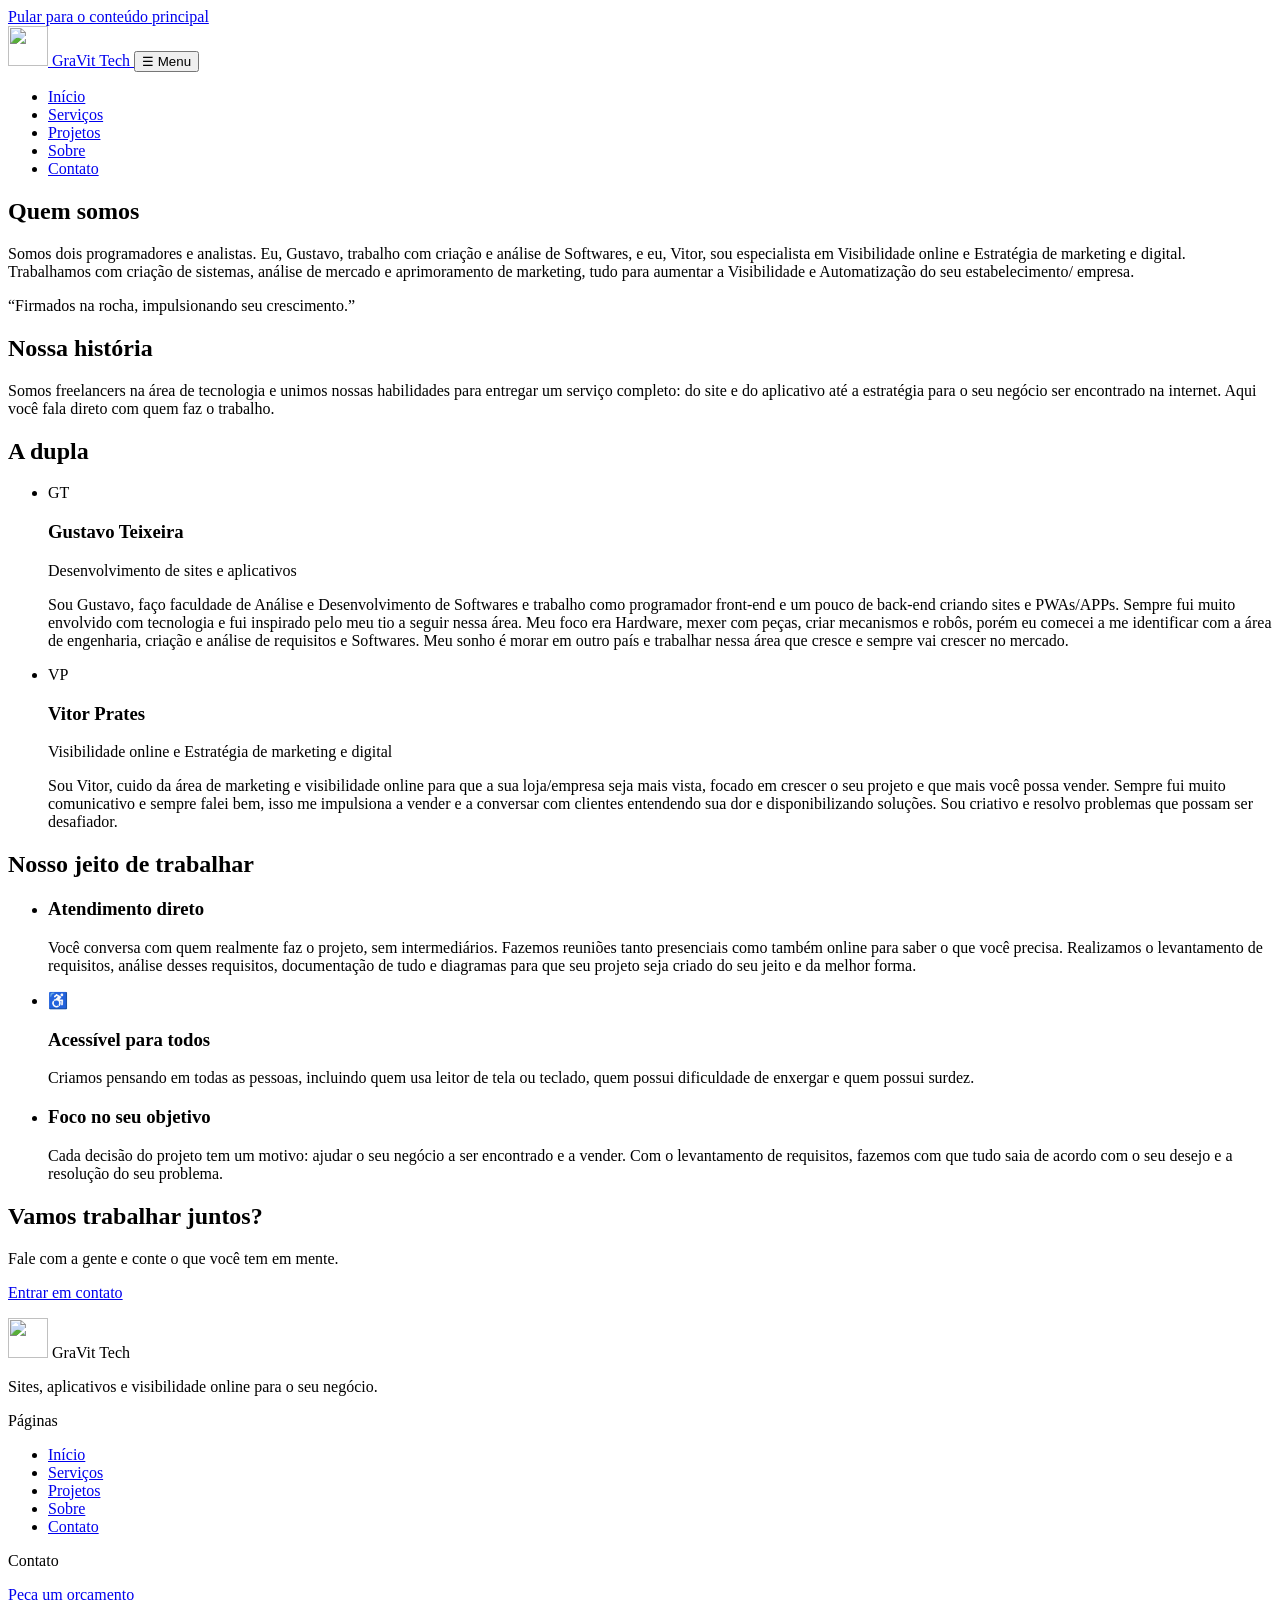
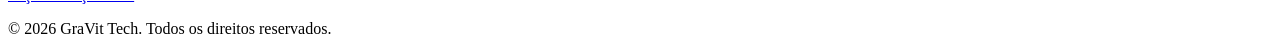
==== sobre.html @ b5c481ac "Add files via upload" ====
<!DOCTYPE html>
<html lang="pt-BR">
<head>
  <meta charset="UTF-8">
  <meta name="viewport" content="width=device-width, initial-scale=1">
  <title>Sobre | GraVit Tech – Quem Somos</title>
  <meta name="description" content="Conheça a dupla por trás da GraVit Tech e veja como trabalhamos.">
  <meta name="theme-color" content="#4338ca">
  <meta property="og:title" content="Sobre | GraVit Tech">
  <meta property="og:description" content="Conheça a dupla de freelancers em TI e o nosso jeito de trabalhar.">
  <meta property="og:type" content="website">
  <link rel="icon" href="img/logo-gravit.svg" type="image/svg+xml">
  <link rel="stylesheet" href="css/style.css">
  <script src="js/main.js" defer></script>
</head>
<body>

  <a class="skip-link" href="#conteudo">Pular para o conteúdo principal</a>

  <header class="site-header">
    <div class="container header-inner">
      <a class="logo" href="index.html">
        <img class="logo-img" src="img/logo-gravit.svg" alt="" width="40" height="40">
        GraVit Tech
      </a>

      <button class="menu-toggle" type="button" aria-expanded="false" aria-controls="menu-principal">
        <span aria-hidden="true">☰</span> Menu
      </button>

      <nav aria-label="Principal">
        <ul id="menu-principal" class="menu" role="list">
          <li><a href="index.html">Início</a></li>
          <li><a href="servicos.html">Serviços</a></li>
          <li><a href="projetos.html">Projetos</a></li>
          <li><a href="sobre.html" aria-current="page">Sobre</a></li>
          <li><a href="contato.html">Contato</a></li>
        </ul>
      </nav>
    </div>
  </header>

  <main id="conteudo" tabindex="-1">

    <section class="topo-pagina" aria-labelledby="titulo-pagina">
      <div class="container">
        <h1 id="titulo-pagina">Quem somos</h1>
        <p class="lead">Somos dois programadores e analistas. Eu, Gustavo, trabalho com criação e análise
          de Softwares, e eu, Vitor, sou especialista em Visibilidade online e Estratégia de marketing e digital. 
          Trabalhamos com criação
        de sistemas, análise de mercado e aprimoramento de marketing, tudo para aumentar a Visibilidade
      e Automatização do seu estabelecimento/ empresa.</p>
        <p class="slogan">“Firmados na rocha, impulsionando seu crescimento.”</p>
      </div>
    </section>

    <section class="secao" aria-labelledby="titulo-historia">
      <div class="container">
        <div class="cabecalho-secao">
          <h2 id="titulo-historia">Nossa história</h2>
          <p>
            Somos freelancers na área de tecnologia e unimos nossas habilidades para
            entregar um serviço completo: do site e do aplicativo até a estratégia
            para o seu negócio ser encontrado na internet. Aqui você fala direto com
            quem faz o trabalho.
          </p>
        </div>
      </div>
    </section>

    <section class="secao secao-alt" aria-labelledby="titulo-equipe">
      <div class="container">
        <div class="cabecalho-secao">
          <h2 id="titulo-equipe">A dupla</h2>
        </div>

        <ul class="grade" role="list">
          <li class="card pessoa">
            <div class="avatar" aria-hidden="true">GT</div>
            <h3>Gustavo Teixeira</h3>
            <p class="funcao">Desenvolvimento de sites e aplicativos</p>
            <p>Sou Gustavo, faço faculdade de Análise e Desenvolvimento de Softwares e trabalho como programador
              front-end e um pouco de back-end criando sites e PWAs/APPs. Sempre fui muito envolvido com tecnologia
              e fui inspirado pelo meu tio a seguir nessa área. Meu foco era Hardware, mexer com peças, criar
              mecanismos e robôs, porém eu comecei a me identificar com a área de engenharia, criação e análise
              de requisitos e Softwares. Meu sonho é morar em outro país e trabalhar nessa área que cresce e sempre 
              vai crescer no mercado.
            </p>
          </li>
          <li class="card pessoa">
            <div class="avatar" aria-hidden="true">VP</div>
            <h3>Vitor Prates</h3>
            <p class="funcao">Visibilidade online e Estratégia de marketing e digital</p>
            <p>Sou Vitor, cuido da área de marketing e visibilidade online para que a sua loja/empresa 
              seja mais vista, focado em crescer o seu projeto e que mais você possa vender. Sempre fui muito
              comunicativo e sempre falei bem, isso me impulsiona a vender e a conversar com clientes entendendo
              sua dor e disponibilizando soluções. Sou criativo e resolvo problemas que possam ser desafiador.
            </p>
          </li>
        </ul>
      </div>
    </section>

    <section class="secao" aria-labelledby="titulo-valores">
      <div class="container">
        <div class="cabecalho-secao">
          <h2 id="titulo-valores">Nosso jeito de trabalhar</h2>
        </div>

        <ul class="grade" role="list">
          <li class="card">
            <h3>Atendimento direto</h3>
            <p>Você conversa com quem realmente faz o projeto, sem intermediários. Fazemos reuniões tanto presenciais 
              como também online para saber o que você precisa. Realizamos o levantamento de requisitos, análise 
              desses requisitos, documentação de tudo e diagramas para que seu projeto seja criado do seu jeito 
              e da melhor forma.
            </p>
          </li>
          <li class="card">
            <span class="icone" aria-hidden="true">♿</span>
            <h3>Acessível para todos</h3>
            <p>Criamos pensando em todas as pessoas, incluindo quem usa leitor de tela ou teclado, quem possui dificuldade
              de enxergar e quem possui surdez.</p>
          </li>
          <li class="card">
            <h3>Foco no seu objetivo</h3>
            <p>Cada decisão do projeto tem um motivo: ajudar o seu negócio a ser encontrado e a vender. Com o levantamento 
              de requisitos, fazemos com que tudo saia de acordo com o seu desejo e a resolução do seu problema.
            </p>
          </li>
        </ul>
      </div>
    </section>

    <section class="secao" aria-labelledby="titulo-cta">
      <div class="container">
        <div class="cta">
          <h2 id="titulo-cta">Vamos trabalhar juntos?</h2>
          <p>Fale com a gente e conte o que você tem em mente.</p>
          <a class="btn" href="contato.html">Entrar em contato</a>
        </div>
      </div>
    </section>

  </main>

  <footer class="site-footer">
    <div class="container rodape-grade">
      <div>
        <p class="rodape-titulo rodape-marca"><img class="logo-img" src="img/logo-gravit.svg" alt="" width="40" height="40"> GraVit Tech</p>
        <p>Sites, aplicativos e visibilidade online para o seu negócio.</p>
      </div>
      <nav aria-label="Rodapé">
        <p class="rodape-titulo">Páginas</p>
        <ul class="rodape-links" role="list">
          <li><a href="index.html">Início</a></li>
          <li><a href="servicos.html">Serviços</a></li>
          <li><a href="projetos.html">Projetos</a></li>
          <li><a href="sobre.html">Sobre</a></li>
          <li><a href="contato.html">Contato</a></li>
        </ul>
      </nav>
      <div>
        <p class="rodape-titulo">Contato</p>
        <p><a href="contato.html">Peça um orçamento</a></p>
      </div>
    </div>
    <p class="container direitos">© 2026 GraVit Tech. Todos os direitos reservados.</p>
  </footer>

</body>
</html>
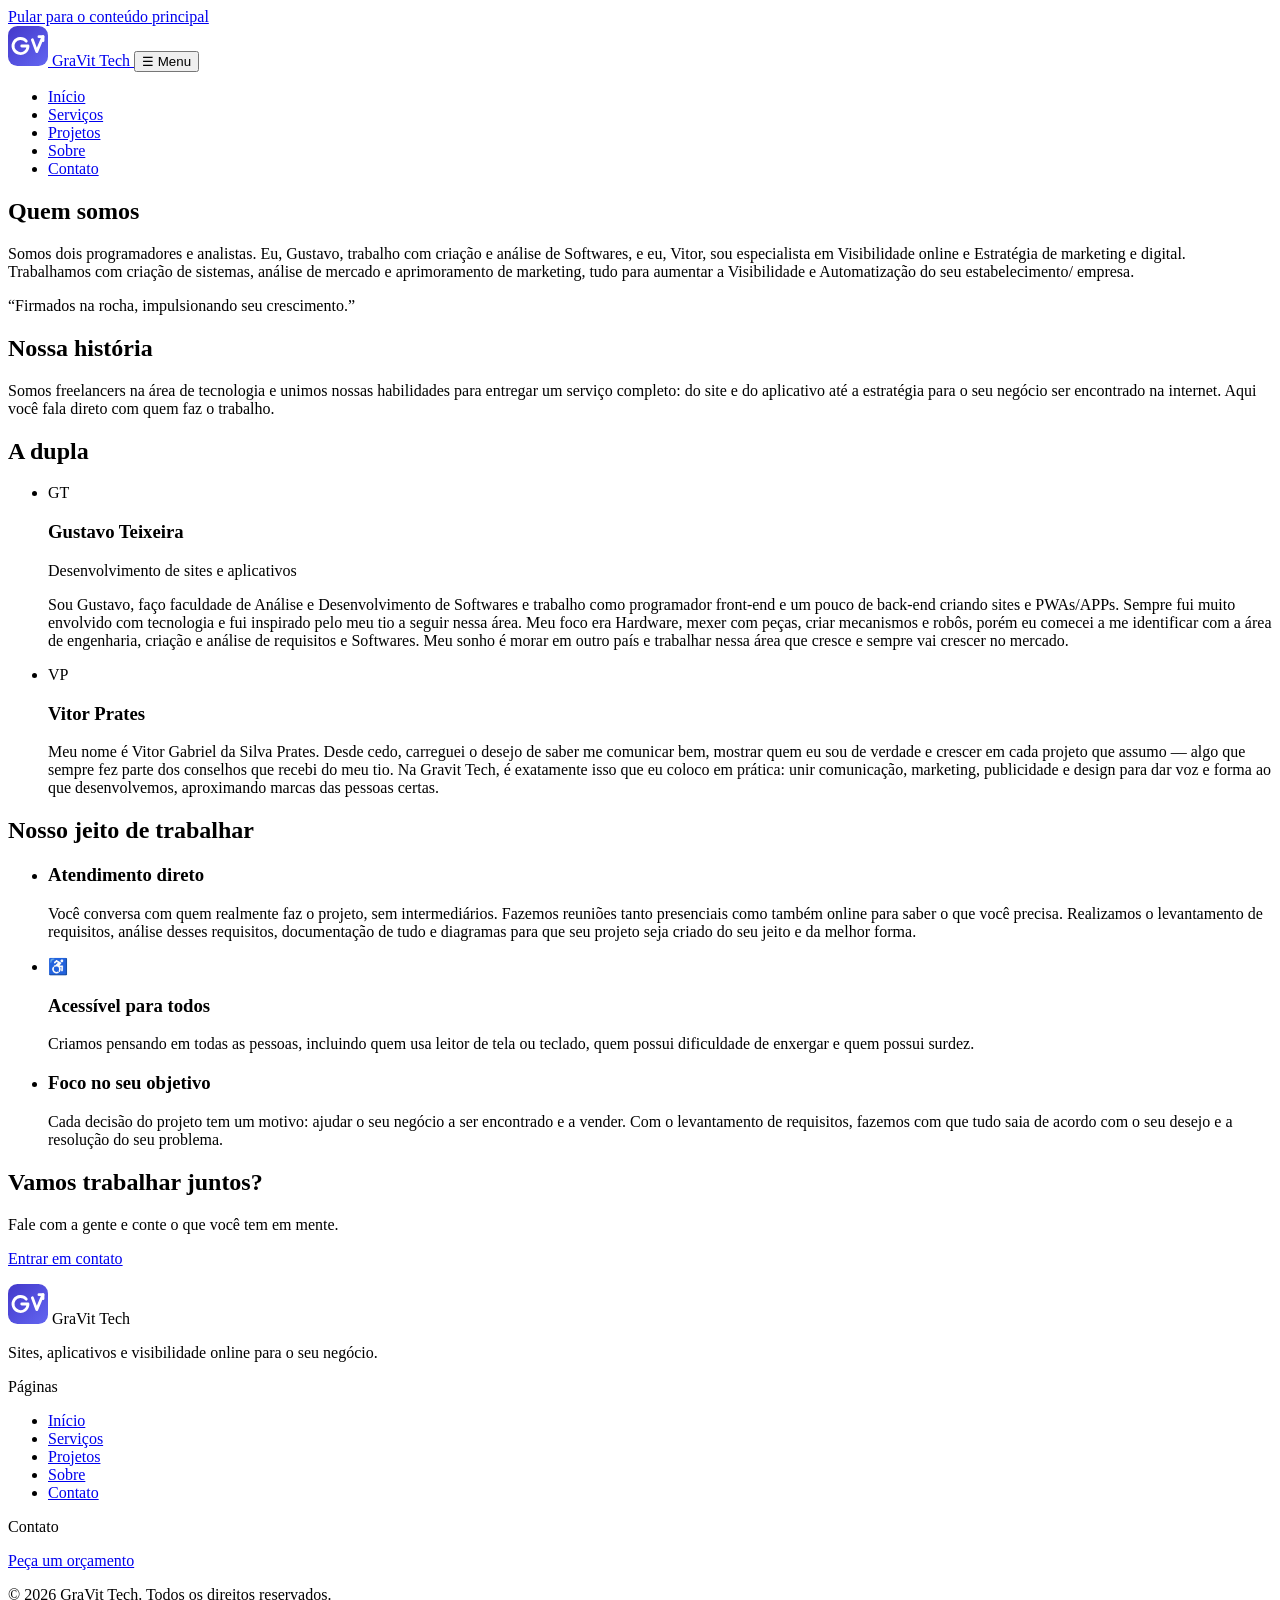
==== commit 535b2e49: "Update sobre.html" ====
--- a/sobre.html
+++ b/sobre.html
@@ -90,11 +90,10 @@
           <li class="card pessoa">
             <div class="avatar" aria-hidden="true">VP</div>
             <h3>Vitor Prates</h3>
-            <p class="funcao">Visibilidade online e Estratégia de marketing e digital</p>
-            <p>Sou Vitor, cuido da área de marketing e visibilidade online para que a sua loja/empresa 
-              seja mais vista, focado em crescer o seu projeto e que mais você possa vender. Sempre fui muito
-              comunicativo e sempre falei bem, isso me impulsiona a vender e a conversar com clientes entendendo
-              sua dor e disponibilizando soluções. Sou criativo e resolvo problemas que possam ser desafiador.
+            <p class="funcao">Meu nome é Vitor Gabriel da Silva Prates. Desde cedo, carreguei o desejo de saber me comunicar bem, 
+              mostrar quem eu sou de verdade e crescer em cada projeto que assumo — algo que sempre fez parte dos
+              conselhos que recebi do meu tio. Na Gravit Tech, é exatamente isso que eu coloco em prática: unir comunicação,
+              marketing, publicidade e design para dar voz e forma ao que desenvolvemos, aproximando marcas das pessoas certas.
             </p>
           </li>
         </ul>
@@ -169,4 +168,4 @@
   </footer>
 
 </body>
-</html>+</html>
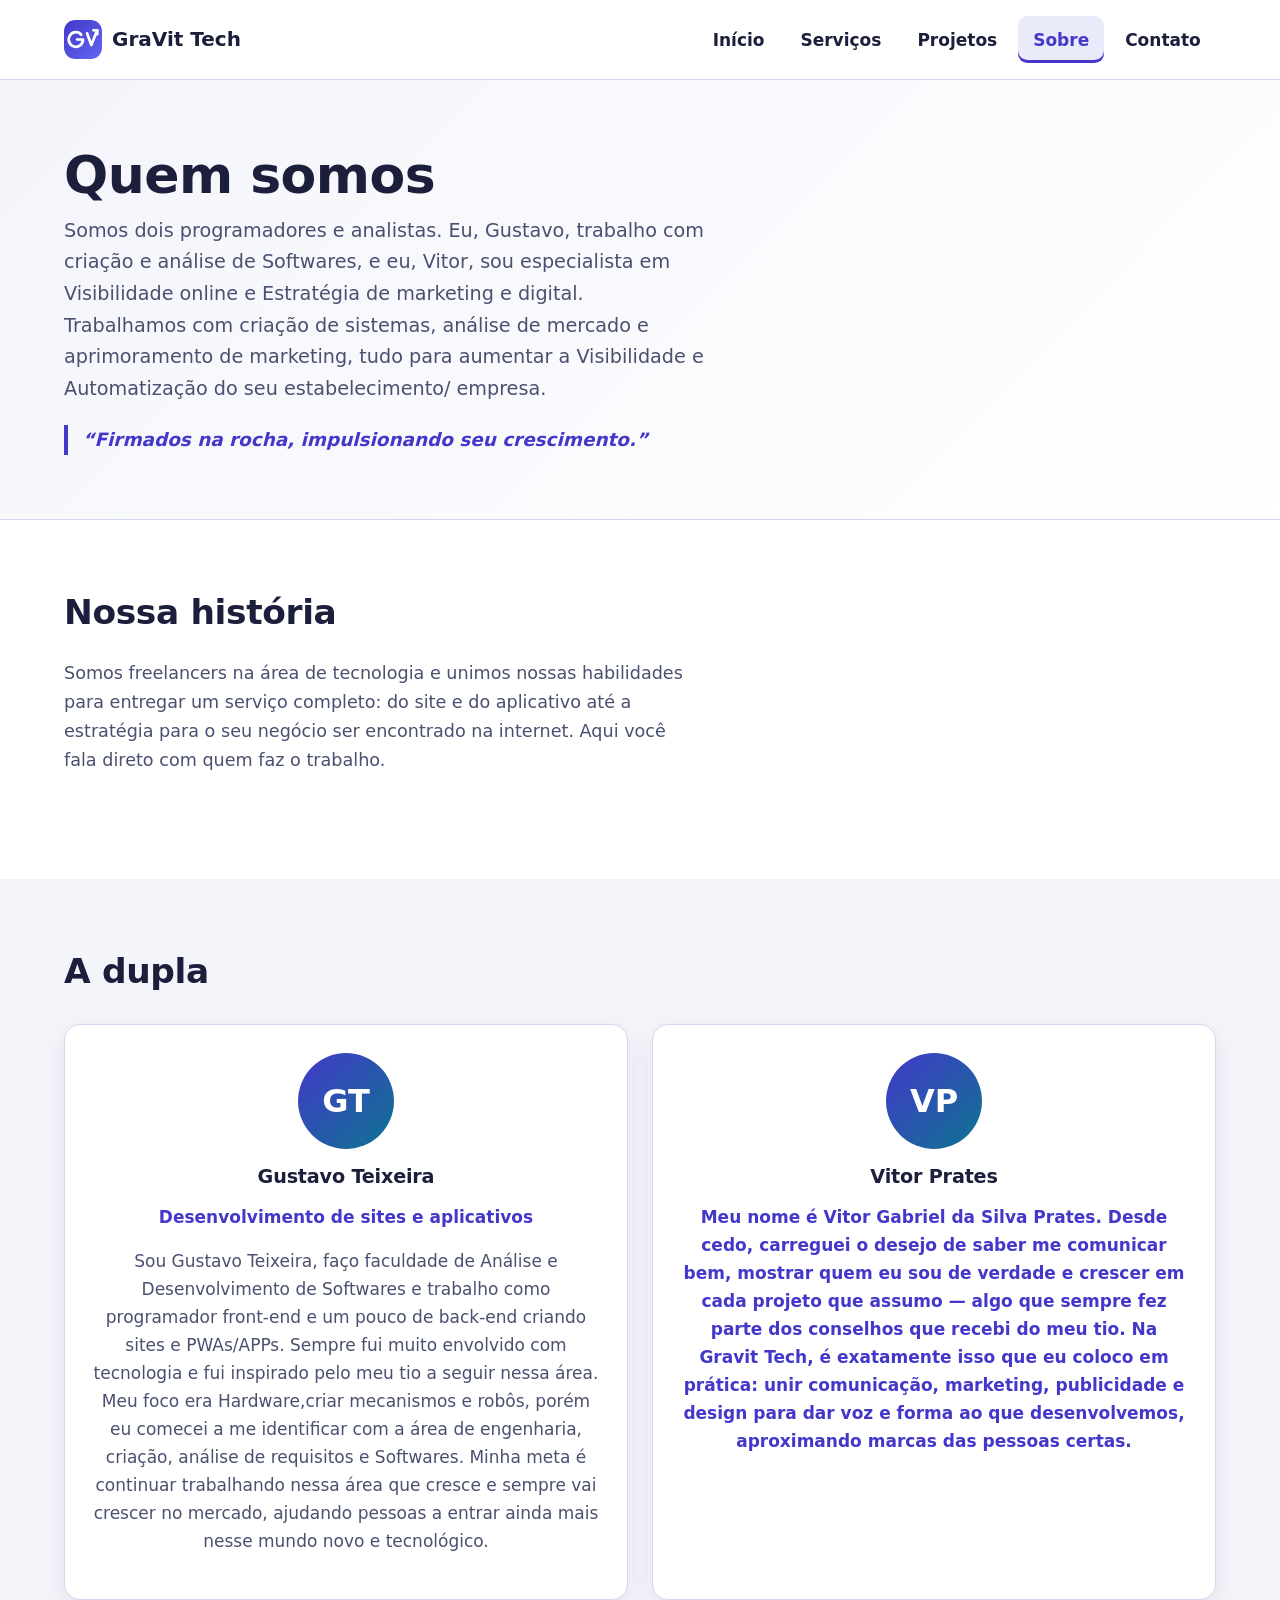
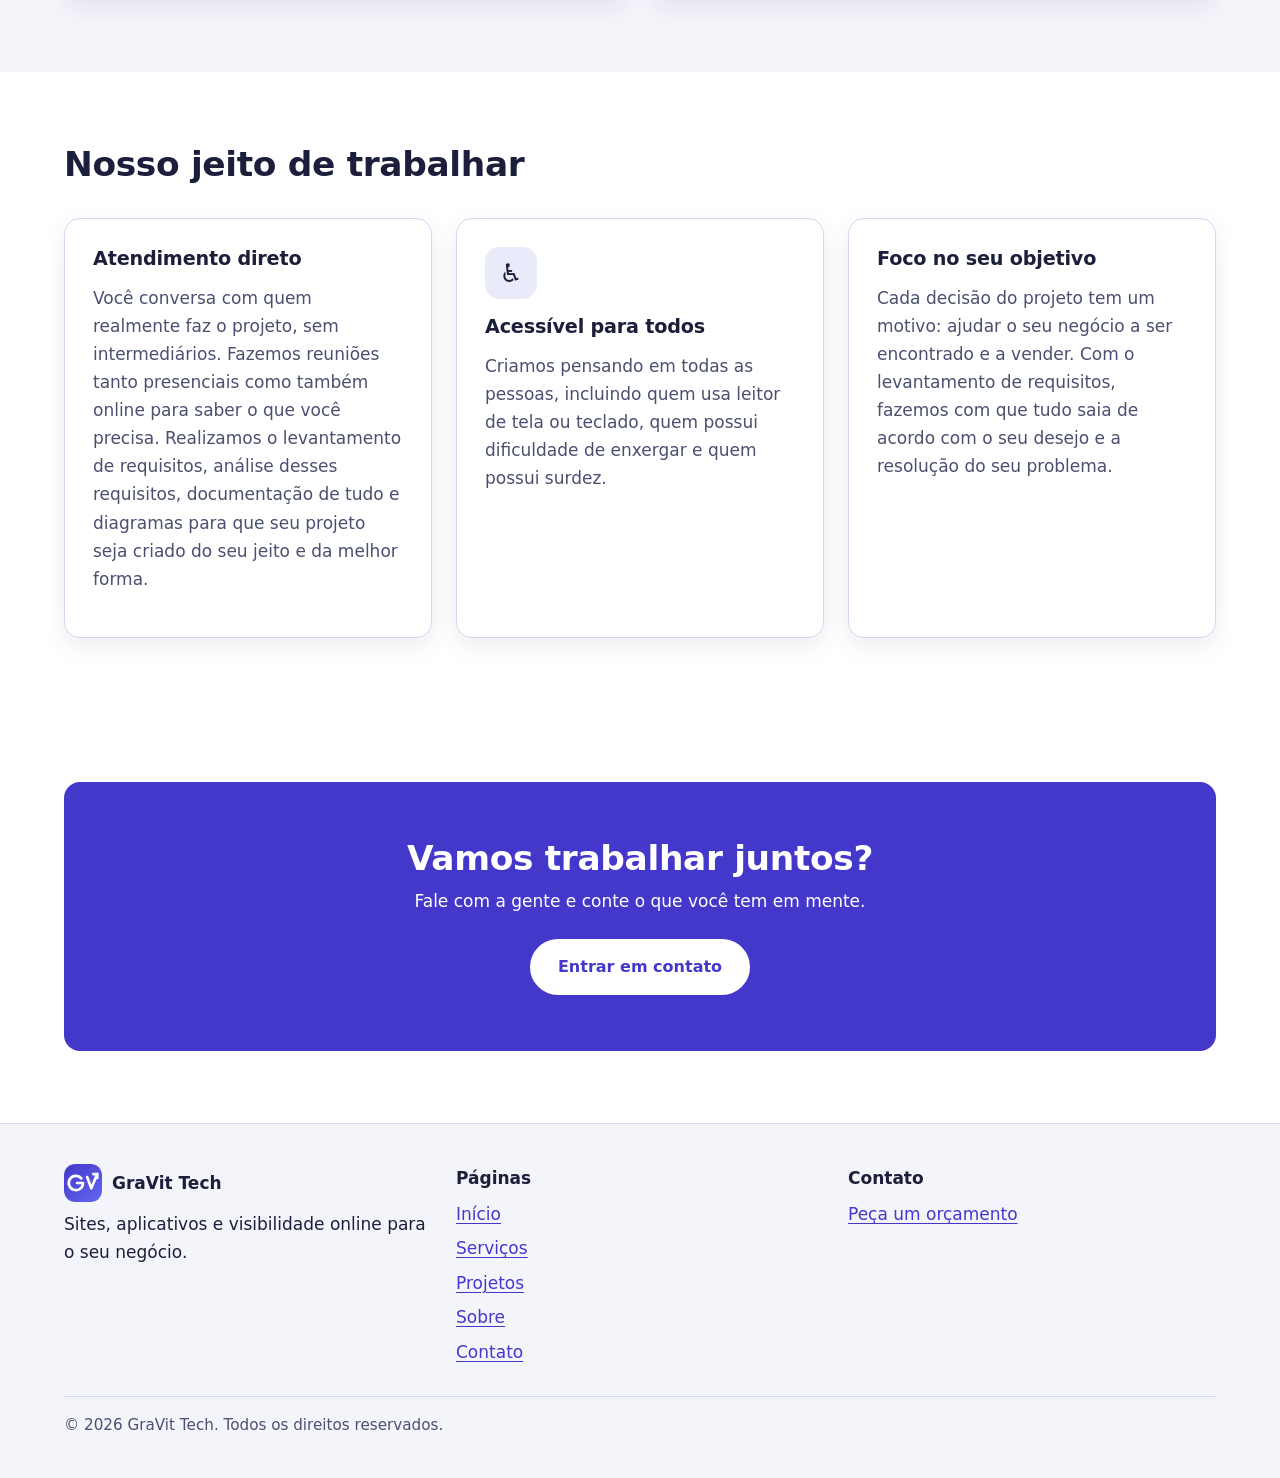
==== commit 86a024cb: "Update sobre.html Updated personal description for Gustavo Teixeira." ====
--- a/sobre.html
+++ b/sobre.html
@@ -79,12 +79,12 @@
             <div class="avatar" aria-hidden="true">GT</div>
             <h3>Gustavo Teixeira</h3>
             <p class="funcao">Desenvolvimento de sites e aplicativos</p>
-            <p>Sou Gustavo, faço faculdade de Análise e Desenvolvimento de Softwares e trabalho como programador
+            <p>Sou Gustavo Teixeira, faço faculdade de Análise e Desenvolvimento de Softwares e trabalho como programador
               front-end e um pouco de back-end criando sites e PWAs/APPs. Sempre fui muito envolvido com tecnologia
-              e fui inspirado pelo meu tio a seguir nessa área. Meu foco era Hardware, mexer com peças, criar
-              mecanismos e robôs, porém eu comecei a me identificar com a área de engenharia, criação e análise
-              de requisitos e Softwares. Meu sonho é morar em outro país e trabalhar nessa área que cresce e sempre 
-              vai crescer no mercado.
+              e fui inspirado pelo meu tio a seguir nessa área. Meu foco era Hardware,criar mecanismos e robôs, 
+              porém eu comecei a me identificar com a área de engenharia, criação, análise
+              de requisitos e Softwares. Minha meta é continuar trabalhando nessa área que cresce e sempre 
+              vai crescer no mercado, ajudando pessoas a entrar ainda mais nesse mundo novo e tecnológico.
             </p>
           </li>
           <li class="card pessoa">
--- a/css/style.css
+++ b/css/style.css
@@ -0,0 +1,1157 @@
+/* ==========================================================
+   STYLE.CSS – Portfólio da dupla
+   ========================================================== */
+
+/* ---------- Cores e medidas (modo claro) ---------- */
+:root {
+  --bg: #ffffff;
+  --surface: #f4f5fb;
+  --surface-2: #e9ebfa;
+  --text: #1b1f3b;
+  --muted: #4a5070;
+  --border: #d3d7ef;
+  --link: #4338ca;
+  --link-hover: #312e81;
+  --btn-bg: #4338ca;
+  --btn-bg-hover: #312e81;
+  --btn-text: #ffffff;
+  --erro: #b3261e;
+  --ok: #146c43;
+  --raio: 1rem;
+  --sombra: 0 8px 24px rgba(27, 31, 59, 0.08);
+  --largura: 72rem;
+}
+
+/* ---------- Modo escuro (automático, conforme o aparelho) ---------- */
+@media (prefers-color-scheme: dark) {
+  :root {
+    --bg: #0f1226;
+    --surface: #181c38;
+    --surface-2: #222750;
+    --text: #eef0ff;
+    --muted: #b9bedf;
+    --border: #333a6b;
+    --link: #a5b4fc;
+    --link-hover: #c7d2fe;
+    --btn-bg: #a5b4fc;
+    --btn-bg-hover: #c7d2fe;
+    --btn-text: #0f1226;
+    --erro: #ff8a80;
+    --ok: #7ddba0;
+    --sombra: 0 8px 24px rgba(0, 0, 0, 0.4);
+  }
+}
+
+/* ---------- Base ---------- */
+*,
+*::before,
+*::after {
+  box-sizing: border-box;
+}
+
+html {
+  scroll-behavior: smooth;
+}
+
+body {
+  margin: 0;
+  font-family: system-ui, -apple-system, "Segoe UI", Roboto, Helvetica, Arial, sans-serif;
+  font-size: 1.0625rem;
+  line-height: 1.65;
+  color: var(--text);
+  background: var(--bg);
+  -webkit-font-smoothing: antialiased;
+}
+
+img {
+  max-width: 100%;
+  height: auto;
+  display: block;
+}
+
+[hidden] {
+  display: none !important;
+}
+
+h1,
+h2,
+h3 {
+  line-height: 1.2;
+  margin: 0 0 0.75em;
+  letter-spacing: -0.01em;
+}
+
+h1 {
+  font-size: clamp(2rem, 5vw + 0.5rem, 3.25rem);
+  font-weight: 800;
+}
+
+h2 {
+  font-size: clamp(1.5rem, 3vw + 0.5rem, 2.15rem);
+  font-weight: 800;
+}
+
+h3 {
+  font-size: 1.2rem;
+  font-weight: 700;
+}
+
+p {
+  margin: 0 0 1rem;
+}
+
+a {
+  color: var(--link);
+  text-underline-offset: 0.2em;
+}
+
+a:hover {
+  color: var(--link-hover);
+}
+
+/* Foco visível: essencial para quem navega pelo teclado */
+:focus-visible {
+  outline: 3px solid var(--link);
+  outline-offset: 3px;
+}
+
+main:focus {
+  outline: none;
+}
+
+.container {
+  width: min(100% - 2rem, var(--largura));
+  margin-inline: auto;
+}
+
+/* ---------- Utilitários de acessibilidade ---------- */
+.sr-only {
+  position: absolute;
+  width: 1px;
+  height: 1px;
+  padding: 0;
+  margin: -1px;
+  overflow: hidden;
+  clip: rect(0, 0, 0, 0);
+  white-space: nowrap;
+  border: 0;
+}
+
+.skip-link {
+  position: absolute;
+  left: 1rem;
+  top: -5rem;
+  z-index: 100;
+  background: var(--btn-bg);
+  color: var(--btn-text);
+  padding: 0.75rem 1.25rem;
+  border-radius: 0.6rem;
+  font-weight: 700;
+}
+
+.skip-link:focus {
+  top: 1rem;
+  color: var(--btn-text);
+}
+
+/* ---------- Cabeçalho e menu ---------- */
+.site-header {
+  background: var(--bg);
+  border-bottom: 1px solid var(--border);
+}
+
+.header-inner {
+  display: flex;
+  align-items: center;
+  justify-content: space-between;
+  flex-wrap: wrap;
+  gap: 1rem;
+  padding-block: 1rem;
+}
+
+.logo {
+  display: inline-flex;
+  align-items: center;
+  gap: 0.6rem;
+  font-weight: 800;
+  font-size: 1.25rem;
+  color: var(--text);
+  text-decoration: none;
+}
+
+.logo:hover {
+  color: var(--text);
+}
+
+.logo-marca {
+  display: grid;
+  place-items: center;
+  width: 2.4rem;
+  height: 2.4rem;
+  border-radius: 0.7rem;
+  background: var(--btn-bg);
+  color: var(--btn-text);
+  font-size: 0.95rem;
+  font-weight: 800;
+}
+
+.menu {
+  display: flex;
+  flex-wrap: wrap;
+  gap: 0.35rem;
+  list-style: none;
+  margin: 0;
+  padding: 0;
+}
+
+.menu a {
+  display: inline-block;
+  padding: 0.6rem 0.95rem;
+  border-radius: 0.6rem;
+  color: var(--text);
+  font-weight: 600;
+  text-decoration: none;
+}
+
+.menu a:hover {
+  background: var(--surface-2);
+  color: var(--text);
+}
+
+.menu a[aria-current="page"],
+.menu a[aria-current="true"] {
+  background: var(--surface-2);
+  color: var(--link);
+  box-shadow: inset 0 -3px 0 var(--link);
+}
+
+.menu-toggle {
+  display: none;
+  align-items: center;
+  gap: 0.5rem;
+  min-height: 44px;
+  padding: 0.5rem 1rem;
+  font: inherit;
+  font-weight: 700;
+  color: var(--link);
+  background: transparent;
+  border: 2px solid var(--link);
+  border-radius: 0.7rem;
+  cursor: pointer;
+}
+
+/* ---------- Botões ---------- */
+.btn {
+  display: inline-flex;
+  align-items: center;
+  justify-content: center;
+  gap: 0.5rem;
+  min-height: 48px;
+  padding: 0.8rem 1.6rem;
+  border: 2px solid var(--btn-bg);
+  border-radius: 999px;
+  background: var(--btn-bg);
+  color: var(--btn-text);
+  font-size: 1rem;
+  font-weight: 700;
+  text-decoration: none;
+  cursor: pointer;
+  transition: background 0.2s, transform 0.2s;
+}
+
+.btn:hover {
+  background: var(--btn-bg-hover);
+  border-color: var(--btn-bg-hover);
+  color: var(--btn-text);
+  transform: translateY(-2px);
+}
+
+.btn-contorno {
+  background: transparent;
+  color: var(--link);
+  border-color: var(--link);
+}
+
+.btn-contorno:hover {
+  background: var(--surface-2);
+  border-color: var(--link);
+  color: var(--link-hover);
+}
+
+/* ---------- Seções ---------- */
+.secao {
+  padding-block: clamp(2.5rem, 6vw, 4.5rem);
+}
+
+.secao-alt {
+  background: var(--surface);
+}
+
+.cabecalho-secao {
+  max-width: 40rem;
+  margin-bottom: 2rem;
+}
+
+.cabecalho-secao p {
+  color: var(--muted);
+  font-size: 1.1rem;
+}
+
+/* ---------- Hero (início) ---------- */
+.hero {
+  padding-block: clamp(3rem, 8vw, 6rem);
+  background:
+    radial-gradient(60rem 30rem at 85% -10%, var(--surface-2), transparent 60%),
+    radial-gradient(40rem 25rem at -10% 110%, var(--surface), transparent 60%),
+    var(--bg);
+}
+
+.hero h1 {
+  max-width: 46rem;
+}
+
+.destaque {
+  color: var(--link);
+}
+
+.etiqueta {
+  display: inline-block;
+  margin-bottom: 1rem;
+  padding: 0.35rem 0.9rem;
+  border-radius: 999px;
+  background: var(--surface-2);
+  color: var(--link);
+  font-size: 0.9rem;
+  font-weight: 700;
+}
+
+.lead {
+  max-width: 40rem;
+  font-size: 1.2rem;
+  color: var(--muted);
+}
+
+.acoes {
+  display: flex;
+  flex-wrap: wrap;
+  gap: 1rem;
+  margin-top: 1.75rem;
+}
+
+/* ---------- Topo das páginas internas ---------- */
+.topo-pagina {
+  padding-block: clamp(2.5rem, 6vw, 4rem);
+  background: linear-gradient(135deg, var(--surface), var(--bg));
+  border-bottom: 1px solid var(--border);
+}
+
+.topo-pagina h1 {
+  margin-bottom: 0.5rem;
+}
+
+.topo-pagina .lead {
+  margin-bottom: 0;
+}
+
+/* ---------- Cartões ---------- */
+.grade {
+  display: grid;
+  grid-template-columns: repeat(auto-fit, minmax(16rem, 1fr));
+  gap: 1.5rem;
+  list-style: none;
+  margin: 0;
+  padding: 0;
+}
+
+.card {
+  display: flex;
+  flex-direction: column;
+  padding: 1.75rem;
+  background: var(--bg);
+  border: 1px solid var(--border);
+  border-radius: var(--raio);
+  box-shadow: var(--sombra);
+  transition: transform 0.2s;
+}
+
+.card:hover {
+  transform: translateY(-4px);
+}
+
+.card p {
+  color: var(--muted);
+}
+
+.card .saiba-mais {
+  margin-top: auto;
+  font-weight: 700;
+}
+
+.icone {
+  display: grid;
+  place-items: center;
+  width: 3.25rem;
+  height: 3.25rem;
+  margin-bottom: 1rem;
+  border-radius: 0.9rem;
+  background: var(--surface-2);
+  font-size: 1.6rem;
+}
+
+/* ---------- Passos (Como trabalhamos) ---------- */
+.passos {
+  counter-reset: passo;
+  display: grid;
+  grid-template-columns: repeat(auto-fit, minmax(14rem, 1fr));
+  gap: 1.25rem;
+  list-style: none;
+  margin: 0;
+  padding: 0;
+}
+
+.passos li {
+  counter-increment: passo;
+  padding: 1.5rem;
+  background: var(--bg);
+  border: 1px solid var(--border);
+  border-radius: var(--raio);
+}
+
+.passos li::before {
+  content: counter(passo);
+  display: grid;
+  place-items: center;
+  width: 2.5rem;
+  height: 2.5rem;
+  margin-bottom: 0.75rem;
+  border-radius: 50%;
+  background: var(--btn-bg);
+  color: var(--btn-text);
+  font-weight: 800;
+}
+
+.passos p {
+  margin: 0;
+  color: var(--muted);
+}
+
+/* ---------- Faixa de chamada para contato ---------- */
+.cta {
+  padding: clamp(2rem, 5vw, 3.5rem);
+  border-radius: var(--raio);
+  background: var(--btn-bg);
+  color: var(--btn-text);
+  text-align: center;
+}
+
+.cta h2 {
+  margin-bottom: 0.5rem;
+}
+
+.cta p {
+  max-width: 36rem;
+  margin: 0 auto 1.5rem;
+}
+
+.cta .btn {
+  background: var(--btn-text);
+  border-color: var(--btn-text);
+  color: var(--btn-bg);
+}
+
+.cta .btn:hover {
+  background: var(--btn-text);
+  color: var(--btn-bg-hover);
+}
+
+.cta :focus-visible {
+  outline-color: var(--btn-text);
+}
+
+/* ---------- Página de serviços ---------- */
+.servico {
+  display: grid;
+  gap: 2rem;
+  align-items: start;
+}
+
+@media (min-width: 52rem) {
+  .servico {
+    grid-template-columns: 1.1fr 1fr;
+  }
+}
+
+.incluso {
+  padding: 1.5rem;
+  background: var(--bg);
+  border: 1px solid var(--border);
+  border-radius: var(--raio);
+}
+
+.incluso h3 {
+  margin-top: 0;
+}
+
+.lista-check {
+  list-style: none;
+  margin: 0;
+  padding: 0;
+}
+
+.lista-check li {
+  position: relative;
+  margin-bottom: 0.7rem;
+  padding-left: 2rem;
+}
+
+.lista-check li::before {
+  content: "✓";
+  position: absolute;
+  left: 0;
+  top: 0.2rem;
+  display: grid;
+  place-items: center;
+  width: 1.4rem;
+  height: 1.4rem;
+  border-radius: 50%;
+  background: var(--btn-bg);
+  color: var(--btn-text);
+  font-size: 0.8rem;
+  font-weight: 800;
+}
+
+details {
+  margin-bottom: 0.75rem;
+  padding: 0 1.25rem;
+  background: var(--bg);
+  border: 1px solid var(--border);
+  border-radius: 0.8rem;
+}
+
+summary {
+  padding: 1rem 0;
+  font-weight: 700;
+  cursor: pointer;
+}
+
+details[open] summary {
+  margin-bottom: 1rem;
+  border-bottom: 1px solid var(--border);
+}
+
+details p {
+  color: var(--muted);
+}
+
+/* ---------- Página de portfólio ---------- */
+.projeto {
+  padding: 0;
+  overflow: hidden;
+}
+
+.miniatura {
+  display: grid;
+  place-items: center;
+  height: 11rem;
+  font-size: 3.5rem;
+}
+
+.tema-1 { background: linear-gradient(135deg, #4338ca, #0ea5e9); }
+.tema-2 { background: linear-gradient(135deg, #0f766e, #22c55e); }
+.tema-3 { background: linear-gradient(135deg, #be185d, #f97316); }
+
+.projeto-corpo {
+  display: flex;
+  flex-direction: column;
+  flex: 1;
+  padding: 1.5rem;
+}
+
+.tag {
+  align-self: flex-start;
+  display: inline-block;
+  margin-bottom: 0.75rem;
+  padding: 0.2rem 0.75rem;
+  border-radius: 999px;
+  background: var(--surface-2);
+  color: var(--link);
+  font-size: 0.85rem;
+  font-weight: 700;
+}
+
+.card .resultado {
+  margin-top: auto;
+  margin-bottom: 0;
+  font-weight: 600;
+  color: var(--text);
+}
+
+/* ---------- Página sobre ---------- */
+.pessoa {
+  text-align: center;
+}
+
+.avatar {
+  display: grid;
+  place-items: center;
+  width: 6rem;
+  height: 6rem;
+  margin: 0 auto 1rem;
+  border-radius: 50%;
+  background: linear-gradient(135deg, #4338ca, #0e7490);
+  color: #ffffff;
+  font-size: 2rem;
+  font-weight: 800;
+}
+
+.pessoa .funcao {
+  color: var(--link);
+  font-weight: 700;
+}
+
+/* ---------- Página de contato ---------- */
+.duas-colunas {
+  display: grid;
+  gap: 2rem;
+}
+
+@media (min-width: 52rem) {
+  .duas-colunas {
+    grid-template-columns: 1fr 1.3fr;
+    align-items: start;
+  }
+}
+
+.contatos {
+  display: grid;
+  gap: 1rem;
+  list-style: none;
+  margin: 0;
+  padding: 0;
+}
+
+.contato-item {
+  flex-direction: row;
+  align-items: center;
+  gap: 1rem;
+}
+
+.contato-item .icone {
+  flex-shrink: 0;
+  margin-bottom: 0;
+}
+
+.contato-item h3 {
+  margin-bottom: 0.15rem;
+}
+
+.contato-item p {
+  margin: 0;
+}
+
+.formulario {
+  padding: clamp(1.25rem, 4vw, 2rem);
+  background: var(--bg);
+  border: 1px solid var(--border);
+  border-radius: var(--raio);
+  box-shadow: var(--sombra);
+}
+
+.campo {
+  margin-bottom: 1.25rem;
+}
+
+label {
+  display: block;
+  margin-bottom: 0.4rem;
+  font-weight: 700;
+}
+
+.obrig {
+  font-weight: 400;
+  color: var(--muted);
+  font-size: 0.9rem;
+}
+
+input,
+select,
+textarea {
+  width: 100%;
+  padding: 0.8rem 0.9rem;
+  font: inherit;
+  color: var(--text);
+  background: var(--bg);
+  border: 2px solid var(--muted);
+  border-radius: 0.7rem;
+}
+
+textarea {
+  resize: vertical;
+}
+
+input[aria-invalid="true"],
+textarea[aria-invalid="true"] {
+  border-color: var(--erro);
+}
+
+.erro {
+  margin: 0.4rem 0 0;
+  color: var(--erro);
+  font-size: 0.95rem;
+  font-weight: 600;
+}
+
+.erro:empty {
+  display: none;
+}
+
+.resumo-erros,
+.sucesso {
+  margin-bottom: 1.5rem;
+  padding: 1rem 1.25rem;
+  border-radius: 0.8rem;
+}
+
+.resumo-erros {
+  border: 2px solid var(--erro);
+}
+
+.resumo-erros ul {
+  margin: 0;
+  padding-left: 1.2rem;
+}
+
+.resumo-titulo {
+  margin-bottom: 0.5rem;
+  color: var(--erro);
+  font-weight: 800;
+}
+
+.sucesso {
+  border: 2px solid var(--ok);
+  color: var(--ok);
+  font-weight: 700;
+}
+
+/* ---------- Rodapé ---------- */
+.site-footer {
+  padding-block: 2.5rem 1.5rem;
+  background: var(--surface);
+  border-top: 1px solid var(--border);
+}
+
+.rodape-grade {
+  display: grid;
+  grid-template-columns: repeat(auto-fit, minmax(14rem, 1fr));
+  gap: 1.5rem;
+}
+
+.rodape-titulo {
+  margin-bottom: 0.5rem;
+  font-weight: 800;
+  color: var(--text);
+}
+
+.rodape-links {
+  list-style: none;
+  margin: 0;
+  padding: 0;
+}
+
+.rodape-links li {
+  margin-bottom: 0.4rem;
+}
+
+.direitos {
+  margin-top: 1.5rem;
+  padding-top: 1rem;
+  border-top: 1px solid var(--border);
+  color: var(--muted);
+  font-size: 0.95rem;
+}
+
+/* ---------- Celular: menu que abre e fecha ---------- */
+@media (max-width: 48rem) {
+  .site-header nav {
+    width: 100%;
+  }
+
+  .js .menu-toggle {
+    display: inline-flex;
+  }
+
+  .js .menu {
+    display: none;
+    flex-direction: column;
+    width: 100%;
+  }
+
+  .js .menu.aberto {
+    display: flex;
+  }
+}
+
+/* ---------- Respeita quem desativa animações ---------- */
+@media (prefers-reduced-motion: reduce) {
+  html {
+    scroll-behavior: auto;
+  }
+
+  *,
+  *::before,
+  *::after {
+    animation: none !important;
+    transition: none !important;
+  }
+
+  .card:hover,
+  .btn:hover {
+    transform: none;
+  }
+}
+
+/* ==========================================================
+   CARDS DE PROJETO (clicáveis) E JANELA DE DETALHES
+   ========================================================== */
+
+.card-projeto {
+  position: relative;
+  display: flex;
+  flex-direction: column;
+  overflow: hidden;
+  background: var(--bg);
+  border: 1px solid var(--border);
+  border-radius: var(--raio);
+  box-shadow: var(--sombra);
+  transition: transform 0.2s;
+}
+
+.card-projeto:hover {
+  transform: translateY(-4px);
+}
+
+/* Mostra o contorno no card inteiro quando o botão recebe foco pelo teclado */
+.card-projeto:has(.card-botao:focus-visible) {
+  outline: 3px solid var(--link);
+  outline-offset: 3px;
+}
+
+.card-projeto h3 {
+  margin: 0;
+  padding: 1.25rem 1.25rem 0.9rem;
+}
+
+/* O botão do título "estica" para cobrir o card todo */
+.card-botao {
+  padding: 0;
+  margin: 0;
+  font: inherit;
+  color: inherit;
+  text-align: left;
+  background: none;
+  border: 0;
+  cursor: pointer;
+}
+
+.card-botao::after {
+  content: "";
+  position: absolute;
+  inset: 0;
+}
+
+.card-botao:focus-visible {
+  outline: none;
+}
+
+.card-projeto img {
+  width: 100%;
+  aspect-ratio: 3 / 2;
+  object-fit: cover;
+}
+
+.ver-mais {
+  display: block;
+  padding: 0.9rem 1.25rem 1.25rem;
+  font-weight: 700;
+  color: var(--link);
+}
+
+/* ---------- Janela (modal) ---------- */
+.modal {
+  width: min(100% - 2rem, 48rem);
+  max-height: calc(100vh - 2rem);
+  padding: 0;
+  color: var(--text);
+  background: var(--bg);
+  border: 0;
+  border-radius: var(--raio);
+  box-shadow: 0 20px 60px rgba(0, 0, 0, 0.4);
+}
+
+.modal::backdrop {
+  background: rgba(15, 18, 38, 0.75);
+}
+
+.modal-corpo {
+  padding: clamp(1.25rem, 4vw, 2rem);
+}
+
+.modal-fechar {
+  display: flex;
+  width: fit-content;
+  margin: 0 0 1rem auto;
+}
+
+.modal h3 {
+  margin-top: 1.75rem;
+}
+
+.galeria {
+  display: grid;
+  grid-template-columns: repeat(auto-fit, minmax(14rem, 1fr));
+  gap: 1rem;
+  margin: 0 0 1rem;
+  padding: 0;
+  list-style: none;
+}
+
+.galeria img {
+  width: 100%;
+  aspect-ratio: 3 / 2;
+  object-fit: cover;
+  border: 1px solid var(--border);
+  border-radius: 0.7rem;
+}
+
+/* Impede a página de rolar atrás da janela aberta */
+body.modal-aberto {
+  overflow: hidden;
+}
+
+/* Foto redonda para a página "Sobre" (usada na parte de imagens) */
+.foto-pessoa {
+  width: 8rem;
+  height: 8rem;
+  margin: 0 auto 1rem;
+  object-fit: cover;
+  border-radius: 50%;
+}
+
+/* ==========================================================
+   CARDS NO ESTILO DO SITE DE LOUVORES
+   (brilho, elevação e entrada suave ao rolar)
+   ========================================================== */
+:root { --brilho: rgba(67, 56, 202, 0.16); }
+
+@media (prefers-color-scheme: dark) {
+  :root { --brilho: rgba(165, 180, 252, 0.28); }
+}
+
+.card,
+.card-projeto {
+  position: relative;
+  overflow: hidden;
+  transition:
+    opacity 0.7s ease var(--atraso, 0s),
+    translate 0.7s ease var(--atraso, 0s),
+    transform 0.35s ease,
+    box-shadow 0.35s ease,
+    border-color 0.35s ease;
+}
+
+/* Faixa de luz que atravessa o card */
+.card::before,
+.card-projeto::before {
+  content: "";
+  position: absolute;
+  top: 0;
+  left: -120%;
+  z-index: 2;
+  width: 60%;
+  height: 100%;
+  background: linear-gradient(120deg, transparent, var(--brilho), transparent);
+  transform: skewX(-20deg);
+  transition: left 0.7s ease;
+  pointer-events: none;
+}
+
+.card:hover::before,
+.card-projeto:hover::before {
+  left: 140%;
+}
+
+.card:hover,
+.card-projeto:hover {
+  transform: translateY(-8px) scale(1.02);
+  border-color: var(--link);
+  box-shadow: 0 18px 40px rgba(0, 0, 0, 0.2), 0 0 22px var(--brilho);
+}
+
+/* Entrada suave (só ativa quando o JavaScript está funcionando) */
+.js .reveal { opacity: 0; translate: 0 36px; }
+.js .reveal.show { opacity: 1; translate: 0 0; }
+
+/* Estrutura do card de projeto: imagem em cima, texto embaixo */
+.card-projeto img {
+  transition: transform 0.5s ease;
+}
+
+.card-projeto:hover img {
+  transform: scale(1.06);
+}
+
+.card-projeto .card-corpo {
+  display: flex;
+  flex-direction: column;
+  flex: 1;
+  padding: 1.25rem 1.5rem 1.5rem;
+}
+
+.card-projeto .card-corpo h3 {
+  margin: 0 0 0.5rem;
+  padding: 0;
+}
+
+.card-projeto .card-corpo p {
+  margin: 0 0 1.1rem;
+  color: var(--muted);
+}
+
+.card-projeto .btn {
+  width: 100%;
+  margin-top: auto;
+}
+
+/* O botão "Ver detalhes" cobre o card inteiro (clicar em qualquer ponto abre) */
+.card-link::after {
+  content: "";
+  position: absolute;
+  inset: 0;
+}
+
+.card-link:hover {
+  transform: none;
+}
+
+.card-link:focus-visible {
+  outline: none;
+}
+
+.card-projeto:has(.card-link:focus-visible) {
+  outline: 3px solid var(--link);
+  outline-offset: 3px;
+}
+
+@media (prefers-reduced-motion: reduce) {
+  .card:hover,
+  .card-projeto:hover { transform: none; }
+  .card::before,
+  .card-projeto::before { display: none; }
+  .js .reveal { opacity: 1; translate: none; }
+}
+
+/* ==========================================================
+   PÁGINAS DE PROJETO (detalhes, galeria e vídeo)
+   ========================================================== */
+.migalhas ol {
+  display: flex;
+  flex-wrap: wrap;
+  gap: 0.5rem;
+  margin: 0 0 1rem;
+  padding: 0;
+  list-style: none;
+  color: var(--muted);
+  font-size: 0.95rem;
+}
+
+.migalhas li + li::before {
+  content: "›";
+  margin-right: 0.5rem;
+}
+
+.topo-pagina .tag {
+  margin-bottom: 0.75rem;
+}
+
+.projeto-topo {
+  display: grid;
+  gap: 2rem;
+  align-items: start;
+}
+
+@media (min-width: 52rem) {
+  .projeto-topo { grid-template-columns: 1.5fr 1fr; }
+  .painel-link { position: sticky; top: 1.5rem; }
+}
+
+.painel-link {
+  padding: 1.5rem;
+  background: var(--surface);
+  border: 1px solid var(--border);
+  border-radius: var(--raio);
+}
+
+.painel-link h2 { font-size: 1.4rem; }
+.painel-link dl { margin: 1.25rem 0 0; }
+.painel-link dt { font-weight: 700; }
+.painel-link dd { margin: 0 0 0.75rem; color: var(--muted); }
+
+.galeria figure { margin: 0; }
+
+.galeria figcaption {
+  margin-top: 0.4rem;
+  color: var(--muted);
+  font-size: 0.95rem;
+}
+
+.video-projeto video {
+  display: block;
+  width: 100%;
+  max-height: 75vh;
+  background: #000;
+  border-radius: var(--raio);
+}
+
+/* ==========================================================
+   LOGO, SLOGANS E DESTAQUE DA GRAVIT TECH
+   ========================================================== */
+.logo-img {
+  width: 2.4rem;
+  height: 2.4rem;
+  flex-shrink: 0;
+  border-radius: 0.7rem;
+}
+
+.rodape-marca {
+  display: flex;
+  align-items: center;
+  gap: 0.6rem;
+}
+
+.slogan {
+  max-width: 40rem;
+  margin: 1.25rem 0 0;
+  padding-left: 0.9rem;
+  border-left: 4px solid var(--link);
+  color: var(--link);
+  font-size: 1.15rem;
+  font-style: italic;
+  font-weight: 700;
+}
+
+.hero-grade {
+  display: grid;
+  gap: 2rem;
+  align-items: center;
+}
+
+@media (min-width: 56rem) {
+  .hero-grade { grid-template-columns: 1.2fr 1fr; }
+}
+
+.hero-logo {
+  width: 100%;
+  height: auto;
+  border-radius: var(--raio);
+  box-shadow: var(--sombra);
+}
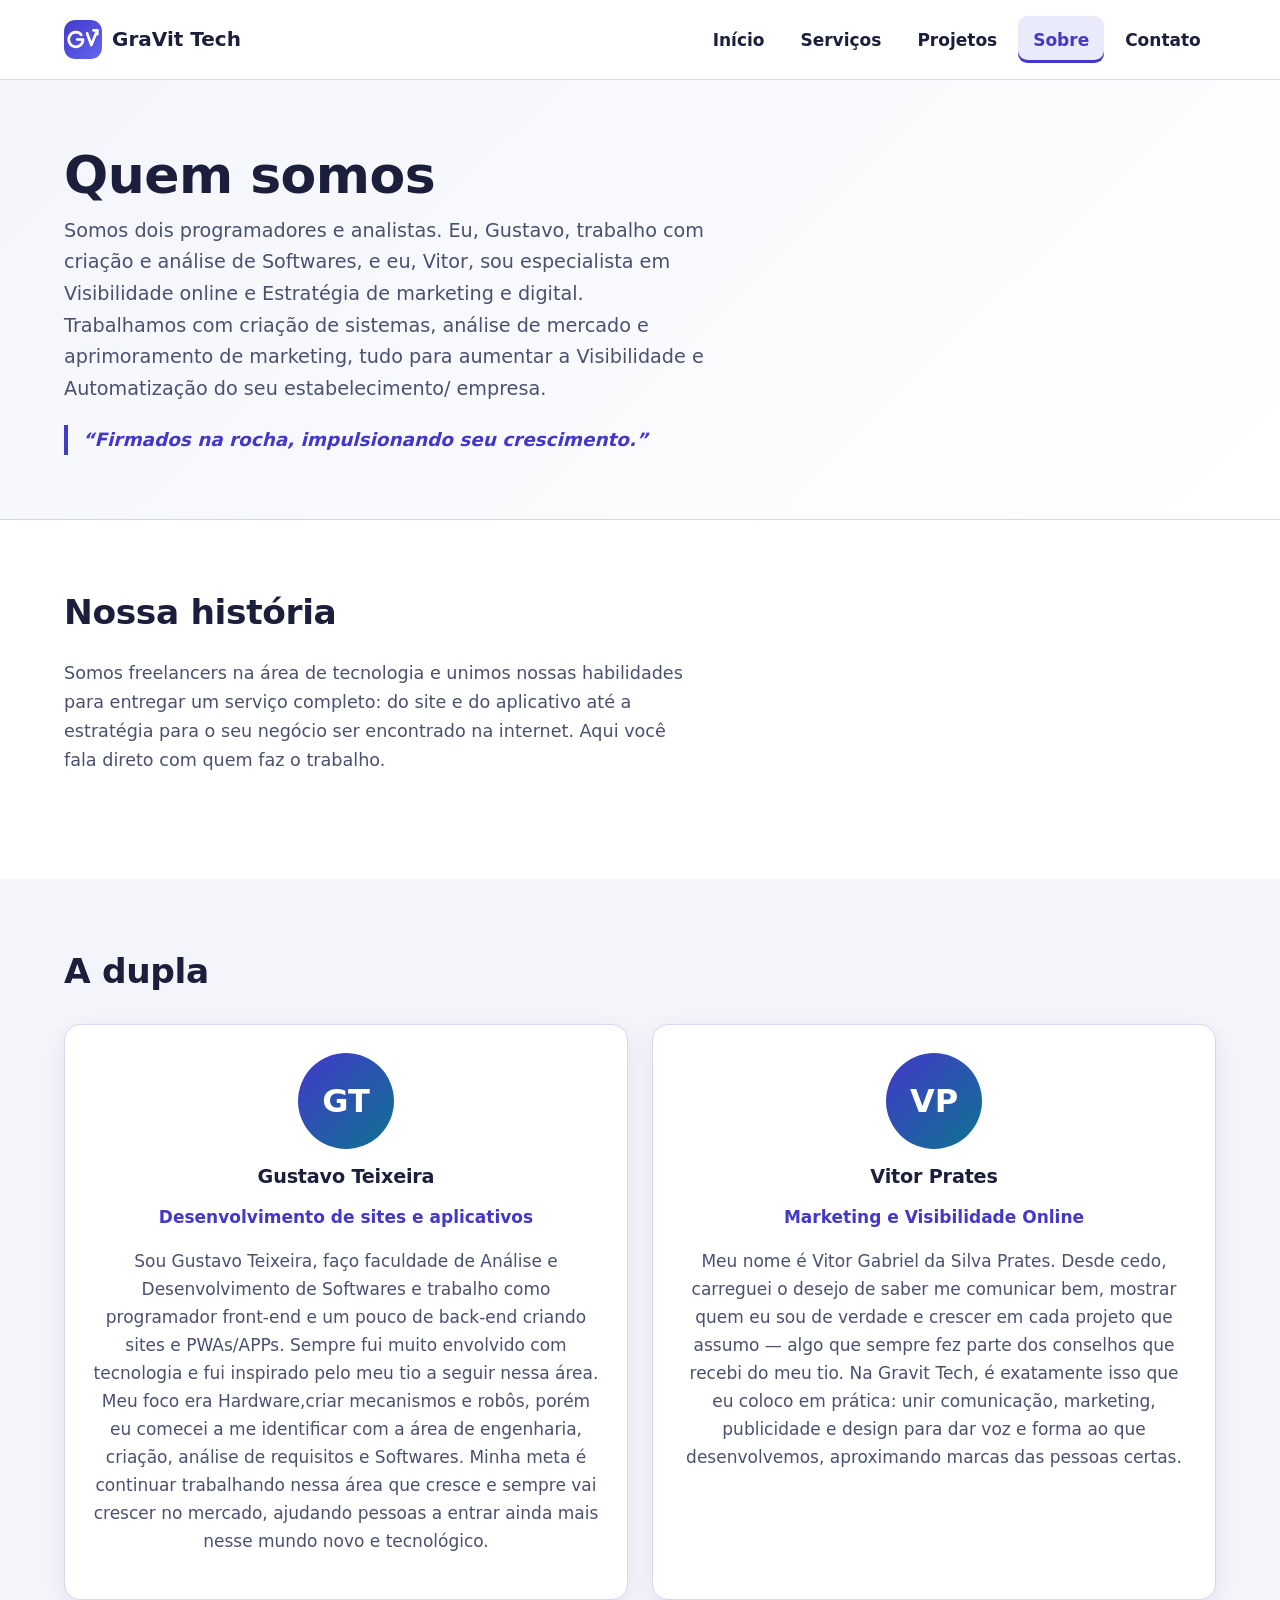
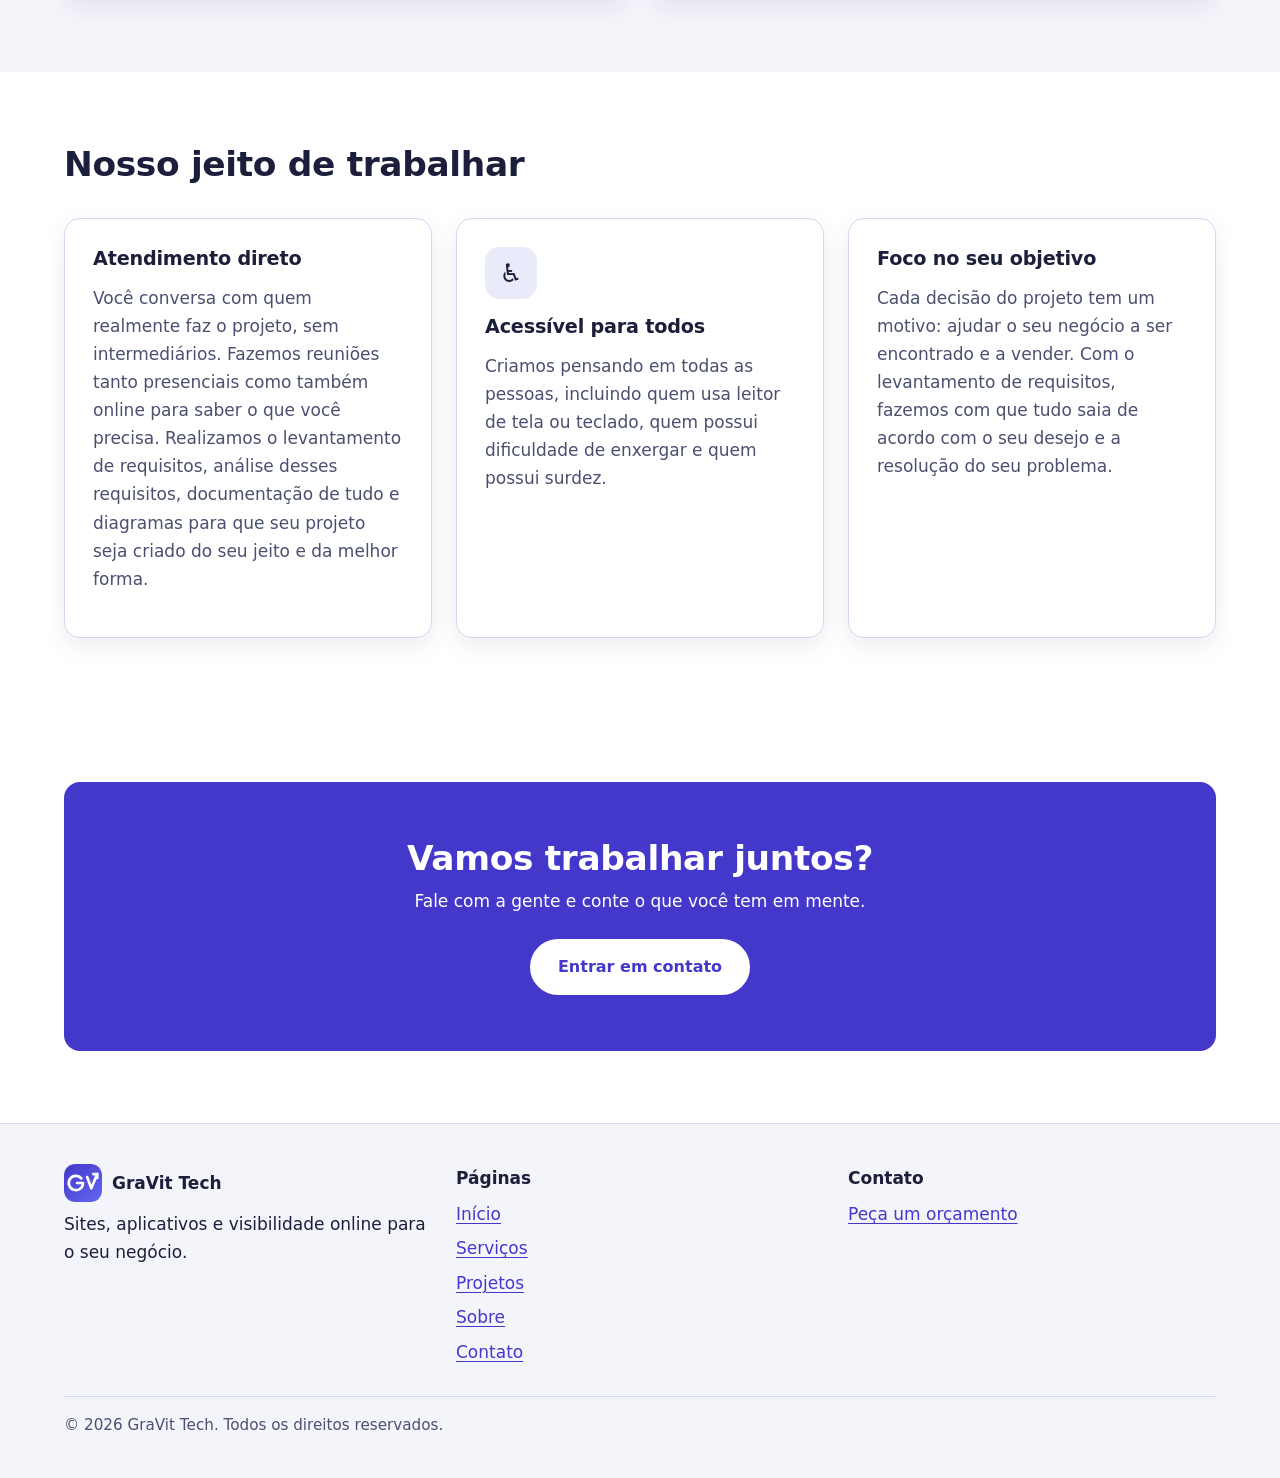
==== commit 17faf33c: "Update sobre.html" ====
--- a/sobre.html
+++ b/sobre.html
@@ -90,11 +90,12 @@
           <li class="card pessoa">
             <div class="avatar" aria-hidden="true">VP</div>
             <h3>Vitor Prates</h3>
-            <p class="funcao">Meu nome é Vitor Gabriel da Silva Prates. Desde cedo, carreguei o desejo de saber me comunicar bem, 
+            <p class="funcao">Marketing e Visibilidade Online</p>
+            <p>Meu nome é Vitor Gabriel da Silva Prates. Desde cedo, carreguei o desejo de saber me comunicar bem, 
               mostrar quem eu sou de verdade e crescer em cada projeto que assumo — algo que sempre fez parte dos
               conselhos que recebi do meu tio. Na Gravit Tech, é exatamente isso que eu coloco em prática: unir comunicação,
               marketing, publicidade e design para dar voz e forma ao que desenvolvemos, aproximando marcas das pessoas certas.
-            </p>
+              </p>
           </li>
         </ul>
       </div>
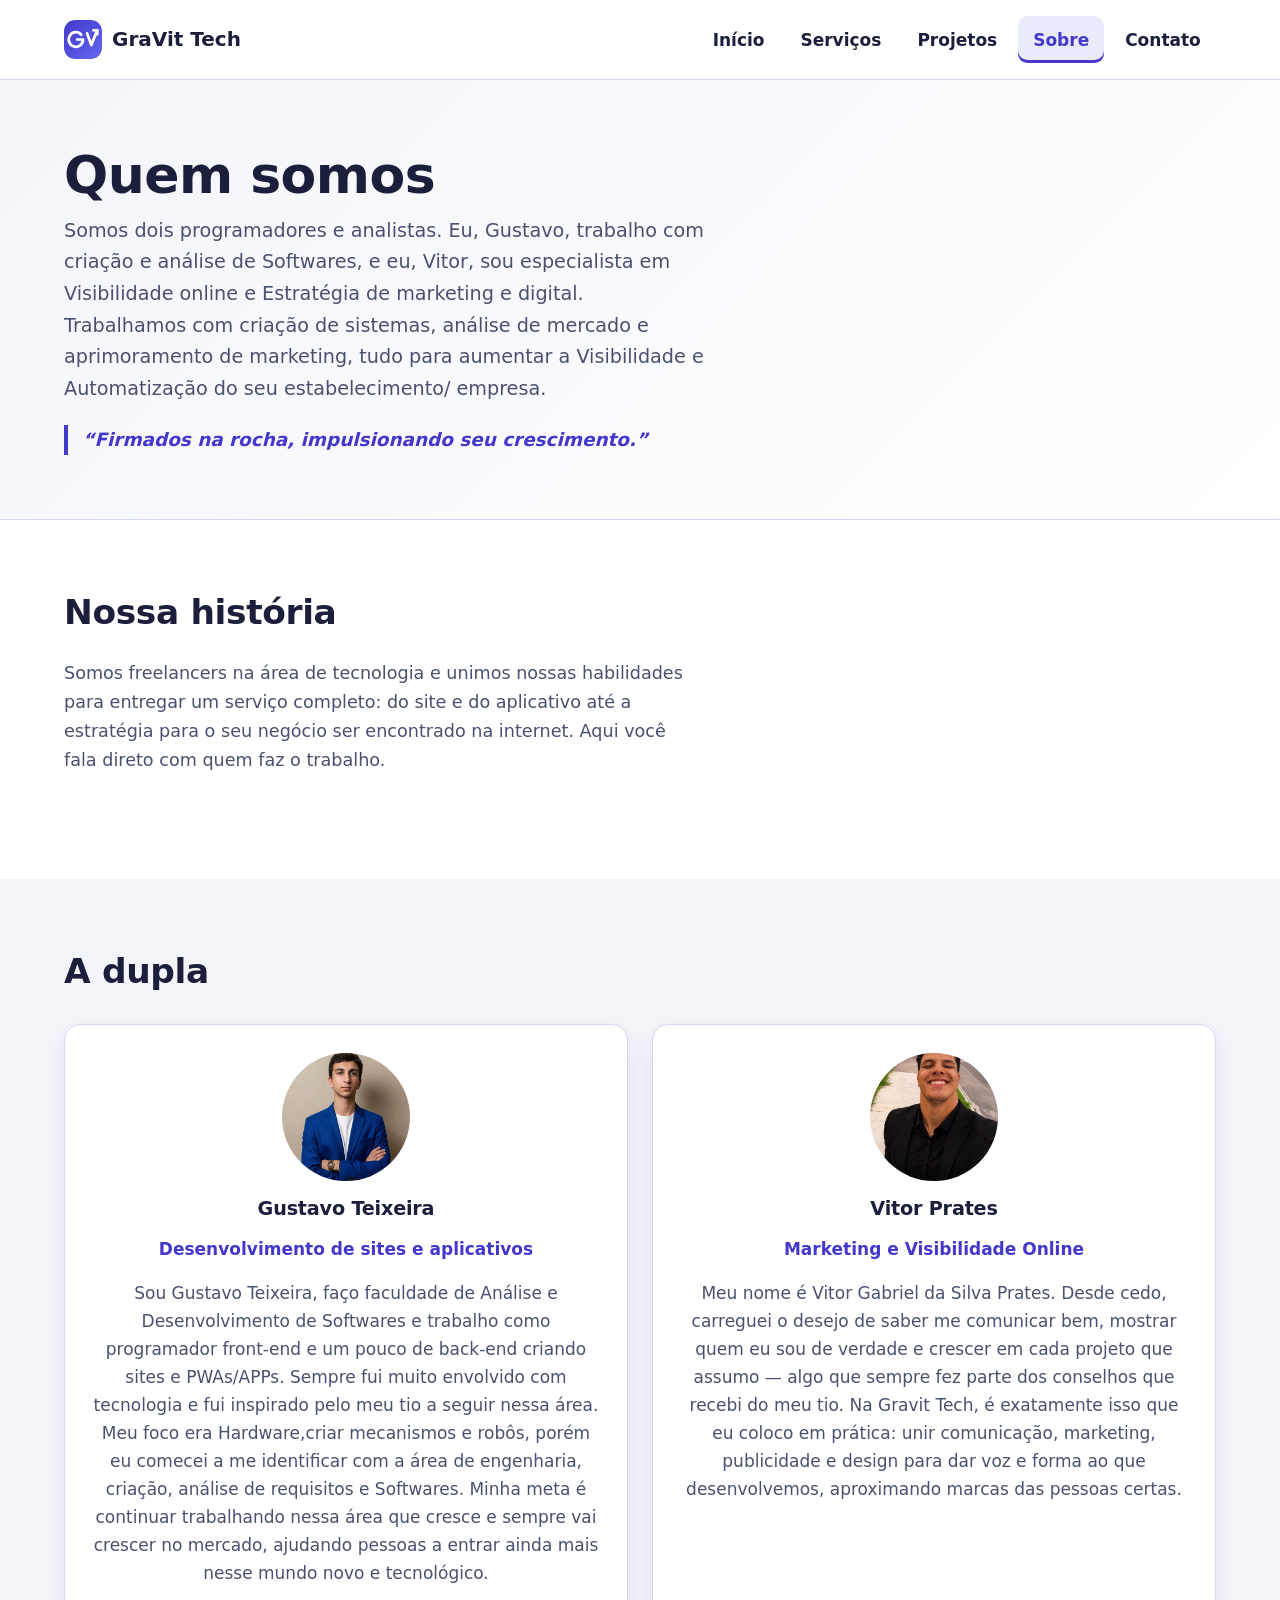
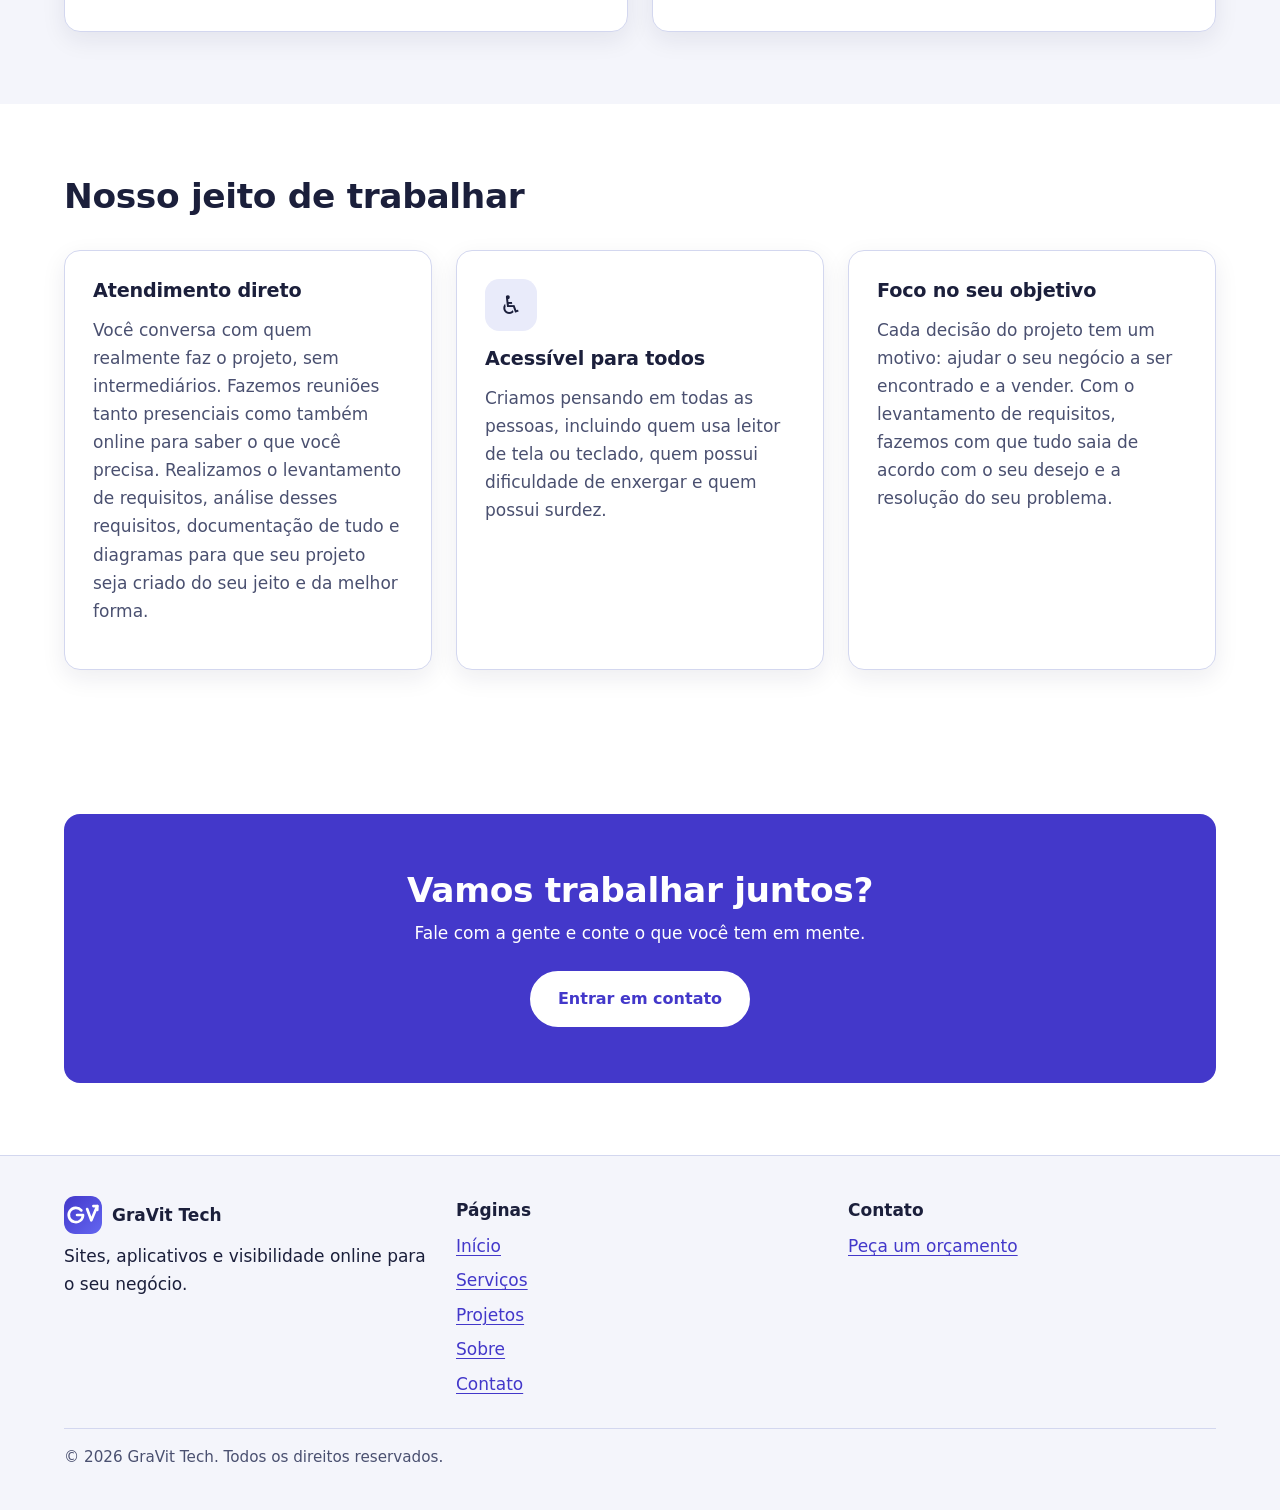
==== commit 18e15d43: "Update sobre.html Replaced avatar divs with image elements for Gustavo Teixeira and Vitor Prates." ====
--- a/sobre.html
+++ b/sobre.html
@@ -76,7 +76,7 @@
 
         <ul class="grade" role="list">
           <li class="card pessoa">
-            <div class="avatar" aria-hidden="true">GT</div>
+            <img class="foto-pessoa" src="img/gt.jpg" alt="Gustavo Teixeira sorrindo, de frente para a câmera" width="200" height="200">
             <h3>Gustavo Teixeira</h3>
             <p class="funcao">Desenvolvimento de sites e aplicativos</p>
             <p>Sou Gustavo Teixeira, faço faculdade de Análise e Desenvolvimento de Softwares e trabalho como programador
@@ -88,7 +88,7 @@
             </p>
           </li>
           <li class="card pessoa">
-            <div class="avatar" aria-hidden="true">VP</div>
+            <img class="foto-pessoa" src="img/vp.jpg" alt="Vitor prates sorrindo para a foto" width="200" height="200">
             <h3>Vitor Prates</h3>
             <p class="funcao">Marketing e Visibilidade Online</p>
             <p>Meu nome é Vitor Gabriel da Silva Prates. Desde cedo, carreguei o desejo de saber me comunicar bem, 
